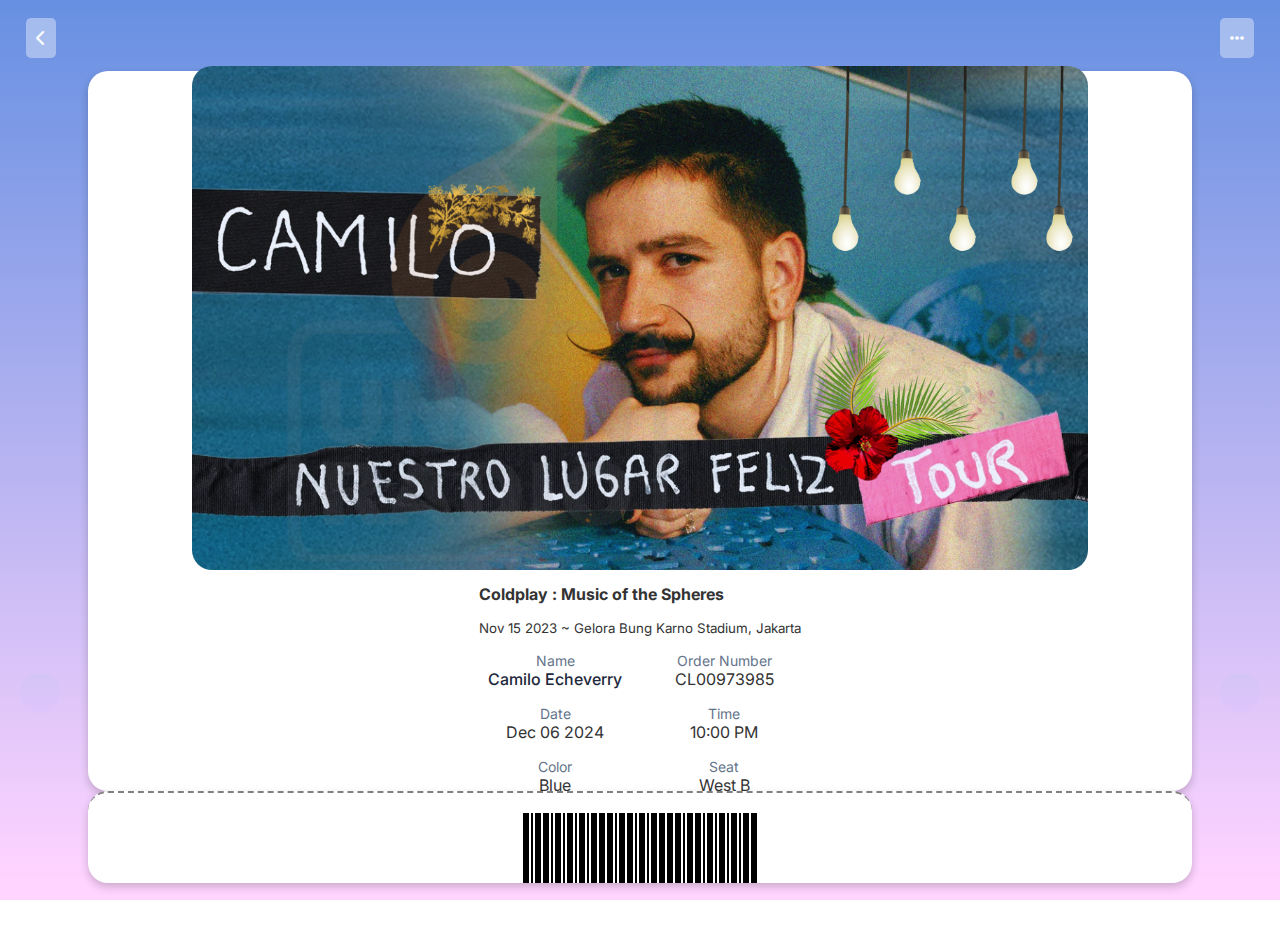
==== pages/buy.html @ aa7b0ba3 "fix: :fire:" ====
<!DOCTYPE html>
<html lang="en">

<head>
    <meta charset="UTF-8">
    <meta name="viewport" content="width=device-width, initial-scale=1.0">
    <link rel="stylesheet" href="../css/buy.css">
    <link rel="stylesheet" href="https://cdnjs.cloudflare.com/ajax/libs/font-awesome/6.0.0/css/all.min.css" />
    <title>Document</title>
</head>

<body>
    <header>
        <div class="config">
            <div class="vovler"> <a href="../pages/description.html" class="btn-volver"><i
                        class="fa-solid fa-chevron-left"></i></a></div>
            <div class="options"><i class="fa-solid fa-ellipsis"></i></div>
        </div>
    </header>
    <div class="ticket">
        <div class="ticket-top">
            <div class="img-ticket">
                <img src="../images/Diseno-sin-titulo-3-13.png" alt="">
            </div>
            <div class="text-ticket">
               
            </div>
            <div class="grid">
                <b> Coldplay : Music of the Spheres </b>
                <small> Nov 15 2023 ~ Gelora Bung Karno Stadium, Jakarta</small>
                <div class="row">
                    <div>
                        <div class="titulo">Name</div>
                        <div class="info">Camilo Echeverry</div>
                    </div>
                    <div>
                        <div class="titulo">Order Number</div>
                        <div class="value">CL00973985</div>
                    </div>
                </div>
                <div class="row">
                    <div>
                        <div class="titulo">Date</div>
                        <div class="value">Dec 06 2024</div>
                    </div>
                    <div>
                        <div class="titulo">Time</div>
                        <div class="value">10:00 PM</div>
                    </div>
                </div>
                <div class="row">
                    <div>
                        <div class="titulo">Color</div>
                        <div class="value">Blue</div>
                    </div>
                    <div>
                        <div class="titulo">Seat</div>
                        <div class="value">West B</div>
                    </div>
                </div>
            </div>



        </div>

        <div class="ticket-bottom">

            <div class="barcode">
                <div class="code code-thick"></div>
                <div class="code code-thin"></div>
                <div class="code code-thick"></div>
                <div class="code code-thick"></div>
                <div class="code code-thin"></div>
                <div class="code code-thick"></div>
                <div class="code code-thin"></div>
                <div class="code code-thick"></div>
                <div class="code code-thin"></div>
                <div class="code code-thick"></div>
                <div class="code code-thin"></div>
                <div class="code code-thick"></div>
                <div class="code code-thick"></div>
                <div class="code code-thick"></div>
                <div class="code code-thin"></div>
                <div class="code code-thick"></div>
                <div class="code code-thick"></div>
                <div class="code code-thin"></div>
                <div class="code code-thick"></div>
                <div class="code code-thin"></div>
                <div class="code code-thick"></div>
                <div class="code code-thick"></div>
                <div class="code code-thick"></div>
                <div class="code code-thick"></div>
                <div class="code code-thin"></div>
                <div class="code code-thick"></div>
                <div class="code code-thick"></div>
                <div class="code code-thin"></div>
                <div class="code code-thick"></div>
                <div class="code code-thin"></div>
                <div class="code code-thick"></div>
                <div class="code code-thin"></div>
                <div class="code code-thick"></div>
                <div class="code code-thin"></div>
                <div class="code code-thick"></div>
                <div class="code code-thick"></div>


            </div>
        </div>
    </div>




</body>

</html>
---- css/buy.css ----
@import url("https://fonts.googleapis.com/css2?family=Inter:ital,opsz,wght@0,14..32,100..900;1,14..32,100..900&display=swap");

* {
  margin: 0;
  padding: 0;
  box-sizing: border-box;
  font-family: "inter", sans-serif;
  
}
html, body {
    height: 100%;
    margin: 0;    
}


body{
    margin: 3vh;
    background: linear-gradient(0deg, rgb(255, 212, 255) 2%, rgb(103, 144, 226) 100%);
    background-repeat: no-repeat;
    background-size: cover;
    display: flex;
    align-items: center;
    justify-content: center;
    font-family: Arial, sans-serif;
    color: #333;
    
}


.config{
    display: flex;
    justify-content: space-between;
}

.btn-volver:hover{
    background-color: #b75fff6e;
    transform: translateY(5px);
}

.btn-volver{
    background-color:  #ffffff63;
    text-decoration: none;
    padding: 10px;
    border-radius: 5px;
    color: white;
    position: absolute;
    top: 2vh;
    left: 2vw;

}


.options:hover{
    background-color: #b75fff6e;
    transform: translateY(5px);
}

.options{
    background-color: #ffffff63;
    text-decoration: none;
    padding: 10px;
    border-radius: 5px;
    color: white;
    position: absolute;
    top: 2vh;
    right: 2vw;
}

.ticket{
    display: flex;
    flex-direction: column;
    align-items: center;
    justify-content: center;
    width: 90%;
    height: 80vh ;
}


.ticket-bottom{
    width: 100%;
    height: 20vh;
    background-color: white; 
    border-radius: 20px;
    box-shadow: 0 4px 8px rgba(0, 0, 0, 0.2);
    border-top: 2px dashed gray;
    padding-top:20px;
}

.ticket-top{
    display: flex;
    flex-direction: column;
    align-items: center;
    justify-content: center;
    width: 100%;
    height: 80vh ;
    background-color: 
    white; 
    border-radius: 20px;
    box-shadow: 0 4px 8px rgba(0, 0, 0, 0.2);
}
.ticket-top::before,
.ticket-top::after {
    content: "";
    position: absolute;
    width: 40px;
    height: 40px;
    background: linear-gradient(0deg, #dfc5fb   2%,   #d4c4f6 
    100%);
    border-radius: 50%;
}
.ticket-top::after {
    right: 20px;
    top: 77%;
    transform: translateY(-50%);
}
.ticket-top::before {
    left: 20px;
    top: 77%;
    transform: translateY(-50%);
}

.barcode {
    display: flex;
    gap: 2px;
    align-items: center;
    margin: 0px auto;
    width: fit-content;
}

.code {
    width: 3px;
    height: 70px;
    background-color: black;
}

.code-thin {
    width: 2px;
}
.code-thick {
    width: 6px;
}

.img-ticket{
    object-fit: cover;

}

.img-ticket img{
    width: 70vw;
    border-radius:20px ;
    height: auto;
    margin-top: 1vh;
}
.grid {
    display: grid;
    gap: 16px;
    padding: 10px;
    font-size: 1rem;
}
.row {
    display: grid;
    grid-template-columns: 1fr 1fr;
    gap: 16px;
    text-align: center;
}
.titulo{
    font-size: 14px;
    color: #64748b;
}
.info {
    font-size: 16px;
    font-weight: 500;
    color: #1e293b;
    
}
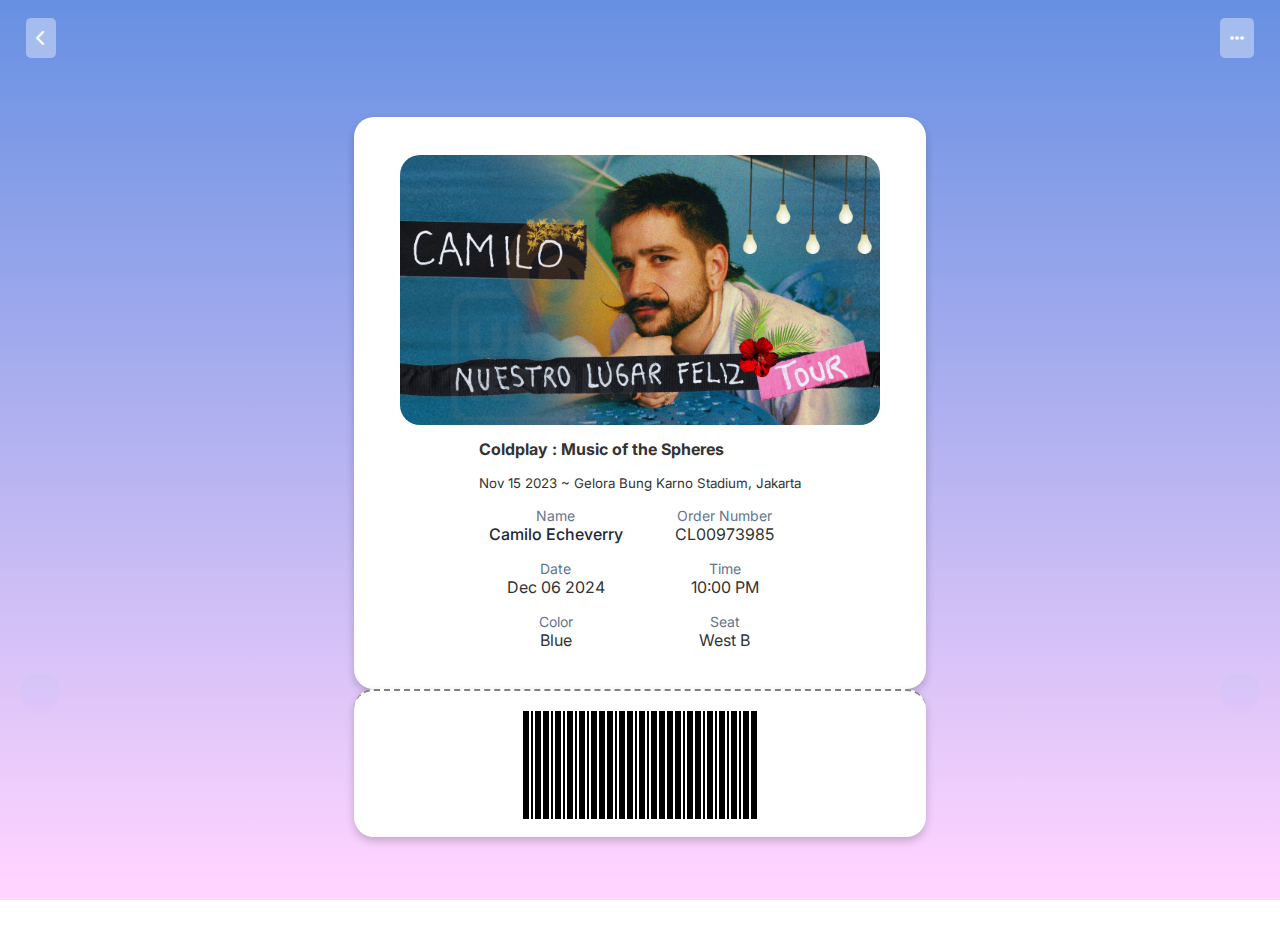
==== commit 0695c5f7: "feat: :zap:" ====
--- a/pages/buy.html
+++ b/pages/buy.html
@@ -12,8 +12,8 @@
 <body>
     <header>
         <div class="config">
-            <div class="vovler"> <a href="../pages/description.html" class="btn-volver"><i
-                        class="fa-solid fa-chevron-left"></i></a></div>
+            <div class="volver"> <a href="../pages/description.html" class="btn-volver"><i
+                class="fa-solid fa-chevron-left"></i></a></div>
             <div class="options"><i class="fa-solid fa-ellipsis"></i></div>
         </div>
     </header>
@@ -23,7 +23,6 @@
                 <img src="../images/Diseno-sin-titulo-3-13.png" alt="">
             </div>
             <div class="text-ticket">
-               
             </div>
             <div class="grid">
                 <b> Coldplay : Music of the Spheres </b>
--- a/css/buy.css
+++ b/css/buy.css
@@ -1,11 +1,11 @@
 @import url("https://fonts.googleapis.com/css2?family=Inter:ital,opsz,wght@0,14..32,100..900;1,14..32,100..900&display=swap");
 
 * {
-  margin: 0;
-  padding: 0;
-  box-sizing: border-box;
-  font-family: "inter", sans-serif;
-  
+    margin: 0;
+    padding: 0;
+    box-sizing: border-box;
+    font-family: "inter", sans-serif;
+    
 }
 html, body {
     height: 100%;
@@ -21,11 +21,32 @@
     display: flex;
     align-items: center;
     justify-content: center;
-    font-family: Arial, sans-serif;
+    font-family: 'inter', sans-serif;
     color: #333;
+    
     
 }
 
+@media (min-width: 537px){
+    
+.img-ticket img{
+    width: 480px!important;
+    border-radius:20px ;
+    height: auto;
+    margin-top: 1vh;
+    
+}
+.ticket{
+    display: flex;
+    flex-direction: column;
+    align-items: center;
+    justify-content: center;
+    width: 100%;
+    height: 80vh ;
+    max-width: 572px;
+    
+}
+}
 
 .config{
     display: flex;
@@ -73,6 +94,7 @@
     justify-content: center;
     width: 90%;
     height: 80vh ;
+    max-width: 572px;
 }
 
 
@@ -129,7 +151,7 @@
 
 .code {
     width: 3px;
-    height: 70px;
+    height: 12vh;
     background-color: black;
 }
 
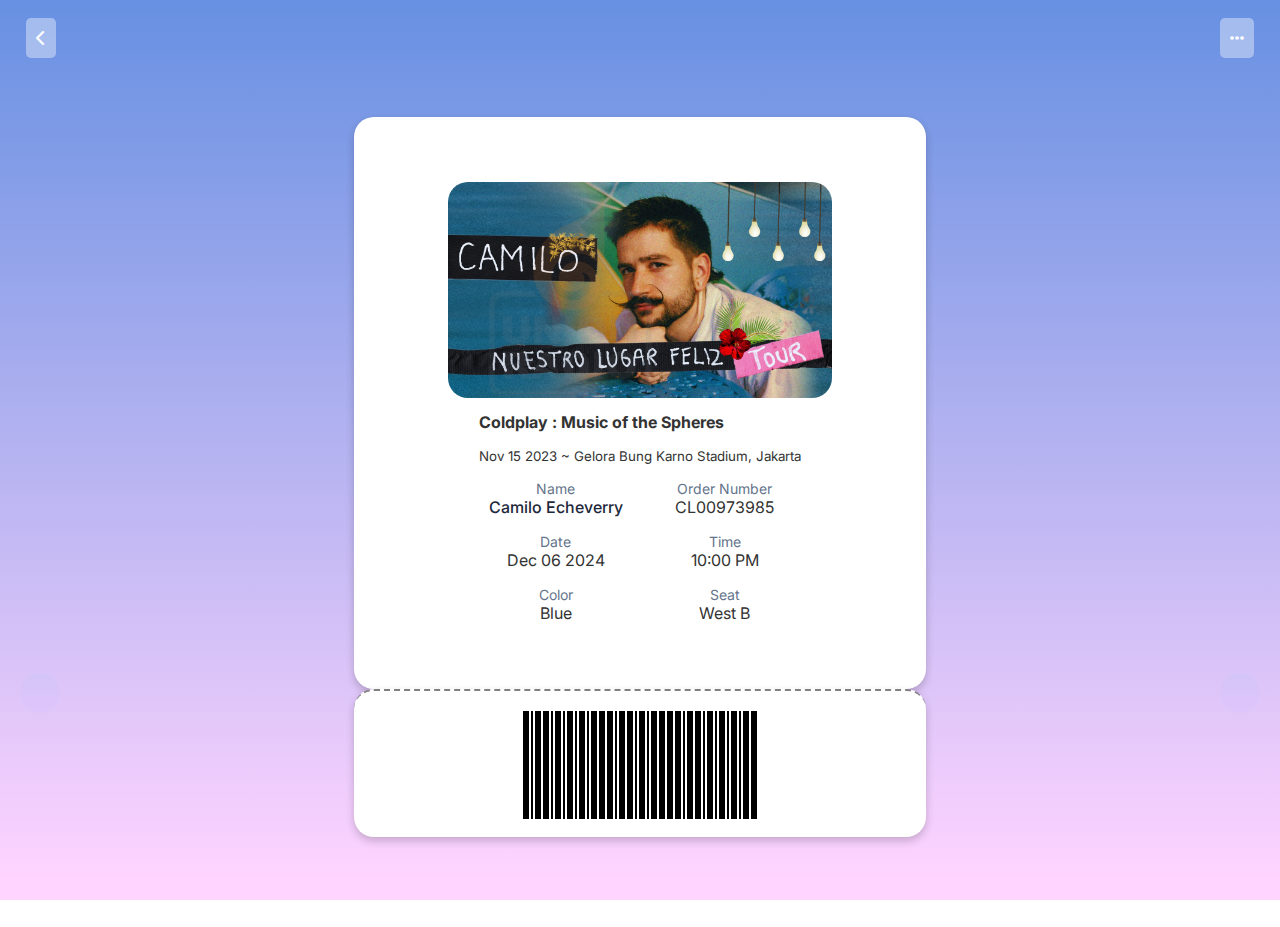
==== commit c0ae7301: "fix: :sparkles: Realice el cover final" ====
--- a/pages/buy.html
+++ b/pages/buy.html
@@ -10,10 +10,11 @@
 </head>
 
 <body>
+   
     <header>
         <div class="config">
-            <div class="volver"> <a href="../pages/description.html" class="btn-volver"><i
-                class="fa-solid fa-chevron-left"></i></a></div>
+            <div class="vovler"> <a href="../pages/description.html" class="btn-volver"><i
+                        class="fa-solid fa-chevron-left"></i></a></div>
             <div class="options"><i class="fa-solid fa-ellipsis"></i></div>
         </div>
     </header>
@@ -23,6 +24,7 @@
                 <img src="../images/Diseno-sin-titulo-3-13.png" alt="">
             </div>
             <div class="text-ticket">
+               
             </div>
             <div class="grid">
                 <b> Coldplay : Music of the Spheres </b>
--- a/css/buy.css
+++ b/css/buy.css
@@ -1,11 +1,11 @@
 @import url("https://fonts.googleapis.com/css2?family=Inter:ital,opsz,wght@0,14..32,100..900;1,14..32,100..900&display=swap");
 
 * {
-    margin: 0;
-    padding: 0;
-    box-sizing: border-box;
-    font-family: "inter", sans-serif;
-    
+  margin: 0;
+  padding: 0;
+  box-sizing: border-box;
+  font-family: "inter", sans-serif;
+  
 }
 html, body {
     height: 100%;
@@ -21,16 +21,16 @@
     display: flex;
     align-items: center;
     justify-content: center;
-    font-family: 'inter', sans-serif;
+    font-family: Arial, sans-serif;
     color: #333;
-    
+
     
 }
 
 @media (min-width: 537px){
     
 .img-ticket img{
-    width: 480px!important;
+    width: 30vw !important;
     border-radius:20px ;
     height: auto;
     margin-top: 1vh;
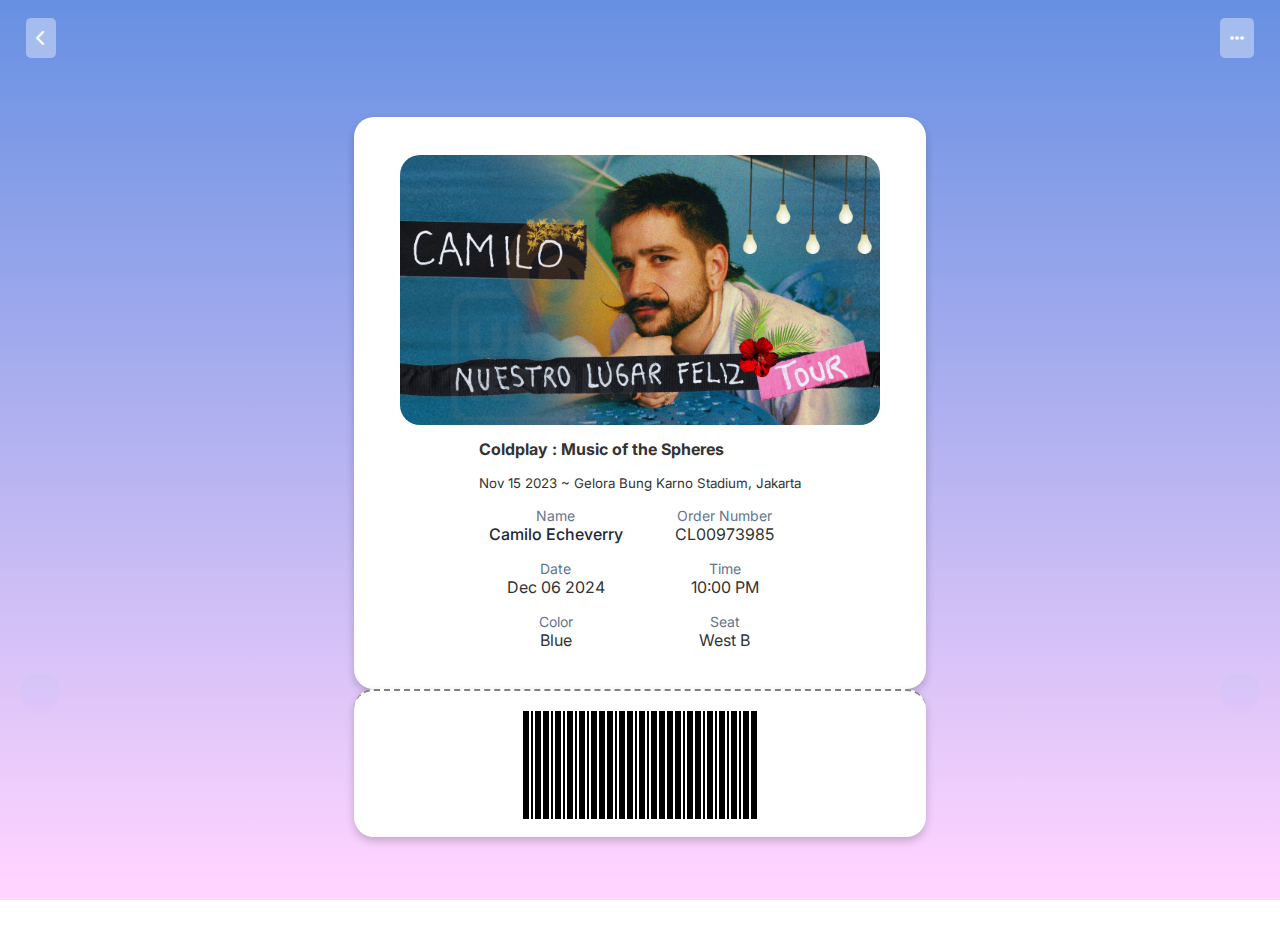
==== commit 55966ec3: "feat:" ====
--- a/pages/buy.html
+++ b/pages/buy.html
@@ -13,8 +13,8 @@
    
     <header>
         <div class="config">
-            <div class="vovler"> <a href="../pages/description.html" class="btn-volver"><i
-                        class="fa-solid fa-chevron-left"></i></a></div>
+            <div class="volver"> <a href="../pages/description.html" class="btn-volver"><i
+                class="fa-solid fa-chevron-left"></i></a></div>
             <div class="options"><i class="fa-solid fa-ellipsis"></i></div>
         </div>
     </header>
@@ -24,7 +24,6 @@
                 <img src="../images/Diseno-sin-titulo-3-13.png" alt="">
             </div>
             <div class="text-ticket">
-               
             </div>
             <div class="grid">
                 <b> Coldplay : Music of the Spheres </b>
--- a/css/buy.css
+++ b/css/buy.css
@@ -1,11 +1,11 @@
 @import url("https://fonts.googleapis.com/css2?family=Inter:ital,opsz,wght@0,14..32,100..900;1,14..32,100..900&display=swap");
 
 * {
-  margin: 0;
-  padding: 0;
-  box-sizing: border-box;
-  font-family: "inter", sans-serif;
-  
+    margin: 0;
+    padding: 0;
+    box-sizing: border-box;
+    font-family: "inter", sans-serif;
+    
 }
 html, body {
     height: 100%;
@@ -21,7 +21,7 @@
     display: flex;
     align-items: center;
     justify-content: center;
-    font-family: Arial, sans-serif;
+    font-family: 'inter', sans-serif;
     color: #333;
 
     
@@ -30,7 +30,7 @@
 @media (min-width: 537px){
     
 .img-ticket img{
-    width: 30vw !important;
+    width: 480px!important;
     border-radius:20px ;
     height: auto;
     margin-top: 1vh;
